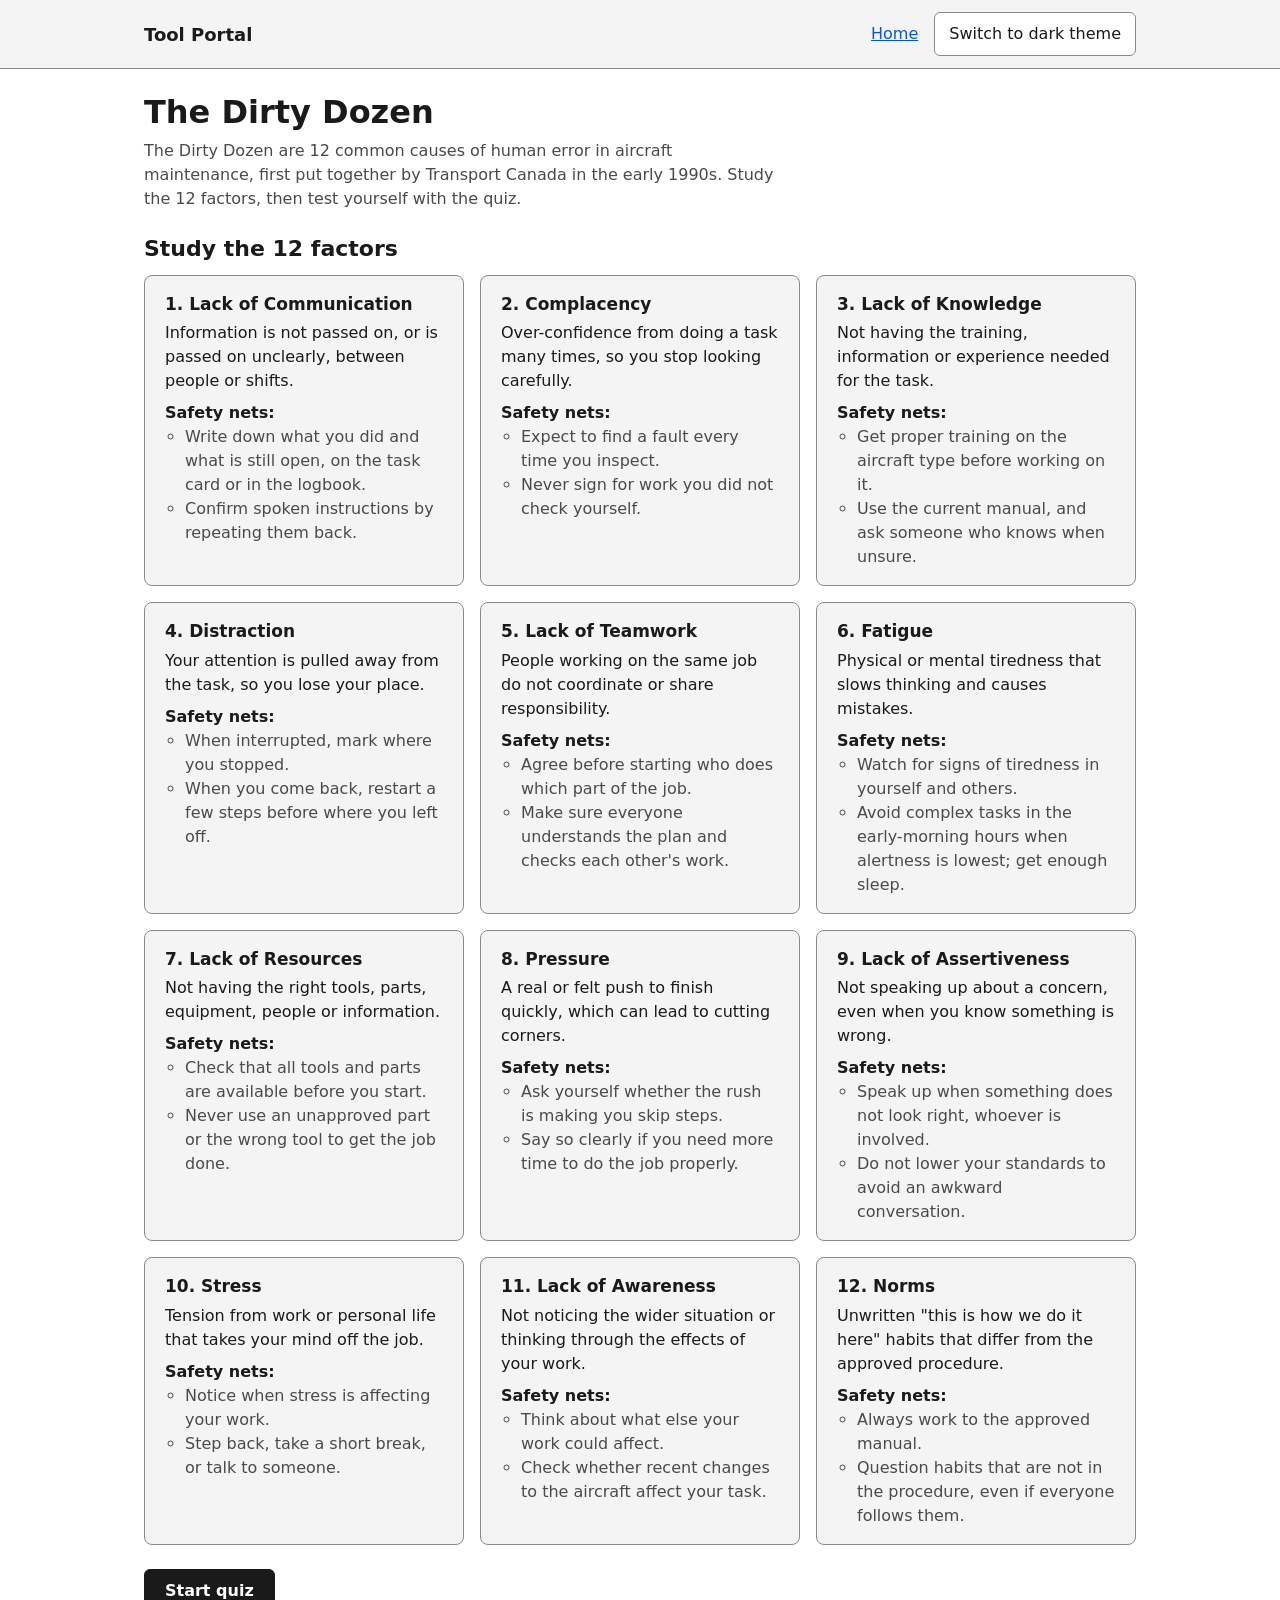
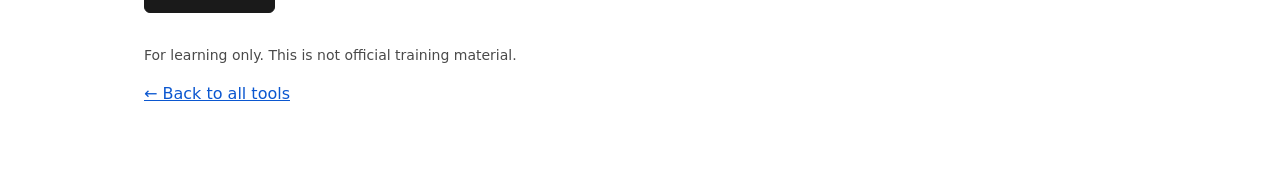
==== tools/dirty-dozen/index.html @ 2f26b67d "Add Dirty Dozen tool, replacing the Tool 1 placeholder Study cards for the 12 factors, then a 12-que" ====
<!doctype html>
<html lang="en" data-theme="light">
<head>
  <meta charset="utf-8">
  <meta name="viewport" content="width=device-width, initial-scale=1">
  <title>Dirty Dozen — Tool Portal</title>
  <link rel="stylesheet" href="../../css/styles.css">
  <link rel="stylesheet" href="style.css">
  <script src="../../js/theme.js"></script>
</head>
<body>
  <header class="site-header">
    <div class="container">
      <a class="site-name" href="../../index.html">Tool Portal</a>
      <nav class="site-nav" aria-label="Main">
        <a href="../../index.html">Home</a>
        <button type="button" id="theme-toggle" class="theme-toggle">Switch to dark theme</button>
      </nav>
    </div>
  </header>

  <main class="container">
    <h1>The Dirty Dozen</h1>
    <p class="intro">The Dirty Dozen are 12 common causes of human error in aircraft maintenance, first put together by Transport Canada in the early 1990s. Study the 12 factors, then test yourself with the quiz.</p>

    <!-- Study part -->
    <section id="study" aria-labelledby="study-heading">
      <h2 id="study-heading" tabindex="-1">Study the 12 factors</h2>
      <ul id="factor-grid" class="factor-grid"></ul>

      <div class="section-actions">
        <button type="button" id="start-quiz" class="btn">Start quiz</button>
      </div>
    </section>

    <!-- Quiz part (shown after "Start quiz") -->
    <section id="quiz" aria-labelledby="quiz-heading" hidden>
      <div id="question-view">
        <h2 id="quiz-heading" tabindex="-1">Quiz: which factor is this?</h2>
        <p id="progress" class="progress"></p>
        <p id="scenario" class="scenario"></p>
        <ul id="choices" class="choices" aria-label="Answer choices"></ul>

        <div aria-live="polite">
          <div id="feedback" class="feedback" hidden></div>
        </div>

        <div class="section-actions">
          <button type="button" id="next-button" class="btn" hidden>Next question</button>
          <button type="button" id="back-to-study" class="btn btn-secondary">Back to study cards</button>
        </div>
      </div>

      <div id="results-view" hidden>
        <h2 id="results-heading" tabindex="-1">Your results</h2>
        <p id="score"></p>
        <div id="missed">
          <p>Factors to review (opens the study card):</p>
          <ul id="missed-list"></ul>
        </div>
        <div class="section-actions">
          <button type="button" id="try-again" class="btn">Try again</button>
          <button type="button" id="results-study" class="btn btn-secondary">Back to study cards</button>
        </div>
      </div>
    </section>

    <p class="note">For learning only. This is not official training material.</p>
    <p><a href="../../index.html">← Back to all tools</a></p>
  </main>

  <script src="data.js"></script>
  <script src="quiz.js"></script>
</body>
</html>
---- css/styles.css ----
/* Shared styles for the portal and every tool page.
   Simple and neutral for now; the visual design comes later. */

/* ---------- Theme colors ---------- */
:root,
:root[data-theme="light"] {
  --bg: #ffffff;
  --surface: #f4f4f5;
  --text: #1a1a1a;
  --text-muted: #4a4a4a;
  --border: #8a8a8a;
  --link: #0b57d0;
  --focus: #0b57d0;
  --ok: #146c2e;
  --bad: #c5221f;
  color-scheme: light;
}

:root[data-theme="dark"] {
  --bg: #121212;
  --surface: #1f1f1f;
  --text: #f0f0f0;
  --text-muted: #c4c4c4;
  --border: #8a8a8a;
  --link: #8ab4f8;
  --focus: #8ab4f8;
  --ok: #7ee2a8;
  --bad: #ff9b94;
  color-scheme: dark;
}

/* ---------- Base ---------- */
*,
*::before,
*::after {
  box-sizing: border-box;
}

body {
  margin: 0;
  background: var(--bg);
  color: var(--text);
  font-family: system-ui, -apple-system, "Segoe UI", Roboto, sans-serif;
  font-size: 1rem;
  line-height: 1.5;
}

a {
  color: var(--link);
}

:focus-visible {
  outline: 3px solid var(--focus);
  outline-offset: 2px;
}

.container {
  width: 100%;
  max-width: 64rem;
  margin: 0 auto;
  padding: 0 1rem;
}

/* ---------- Header (same on every page) ---------- */
.site-header {
  border-bottom: 1px solid var(--border);
  background: var(--surface);
}

.site-header .container {
  display: flex;
  flex-wrap: wrap;
  align-items: center;
  justify-content: space-between;
  gap: 0.5rem 1rem;
  padding-top: 0.75rem;
  padding-bottom: 0.75rem;
}

.site-name {
  font-size: 1.125rem;
  font-weight: 700;
  color: var(--text);
  text-decoration: none;
}

.site-nav {
  display: flex;
  align-items: center;
  gap: 1rem;
}

.theme-toggle {
  min-height: 44px;
  padding: 0.5rem 0.875rem;
  border: 1px solid var(--border);
  border-radius: 6px;
  background: var(--bg);
  color: var(--text);
  font: inherit;
  cursor: pointer;
}

/* ---------- Buttons ---------- */
.btn {
  min-height: 44px;
  padding: 0.5rem 1.25rem;
  border: 1px solid var(--text);
  border-radius: 6px;
  background: var(--text);
  color: var(--bg);
  font: inherit;
  font-weight: 600;
  cursor: pointer;
}

.btn-secondary {
  border-color: var(--border);
  background: var(--bg);
  color: var(--text);
}

/* ---------- Main content ---------- */
main.container {
  padding-top: 1.5rem;
  padding-bottom: 3rem;
}

h1 {
  font-size: 1.75rem;
  line-height: 1.2;
  margin: 0 0 0.5rem;
}

.intro {
  color: var(--text-muted);
  margin: 0 0 1.5rem;
  max-width: 40rem;
}

/* ---------- Tool cards ---------- */
.tool-grid {
  display: grid;
  grid-template-columns: 1fr; /* phone */
  gap: 1rem;
  margin: 0;
  padding: 0;
  list-style: none;
}

.tool-card {
  display: block;
  height: 100%;
  padding: 1rem 1.25rem;
  border: 1px solid var(--border);
  border-radius: 8px;
  background: var(--surface);
  color: var(--text);
  text-decoration: none;
}

.tool-card:hover .tool-card-title {
  text-decoration: underline;
}

.tool-card-title {
  display: block;
  font-size: 1.125rem;
  font-weight: 700;
  color: var(--link);
  margin-bottom: 0.25rem;
}

.tool-card-text {
  display: block;
  color: var(--text-muted);
}

/* Tablet */
@media (min-width: 640px) {
  .tool-grid {
    grid-template-columns: repeat(2, 1fr);
  }

  h1 {
    font-size: 2rem;
  }
}

/* Desktop */
@media (min-width: 1024px) {
  .tool-grid {
    grid-template-columns: repeat(3, 1fr);
  }
}
---- tools/dirty-dozen/style.css ----
/* Styles only used by the Dirty Dozen tool.
   Colors come from the shared theme in css/styles.css. */

h2 {
  font-size: 1.375rem;
  line-height: 1.25;
  margin: 0 0 0.75rem;
}

h2:focus,
.factor-card:focus {
  outline: none; /* focused by script, not by the keyboard */
}

.section-actions {
  display: flex;
  flex-wrap: wrap;
  gap: 0.75rem;
  margin: 1.5rem 0;
}

.note {
  color: var(--text-muted);
  font-size: 0.875rem;
  margin-top: 2rem;
}

/* ---------- Study cards ---------- */
.factor-grid {
  display: grid;
  grid-template-columns: 1fr; /* phone */
  gap: 1rem;
  margin: 0;
  padding: 0;
  list-style: none;
}

.factor-card {
  padding: 1rem 1.25rem;
  border: 1px solid var(--border);
  border-radius: 8px;
  background: var(--surface);
}

.factor-name {
  font-size: 1.0625rem;
  margin: 0 0 0.25rem;
}

.factor-meaning {
  margin: 0 0 0.5rem;
}

.factor-nets-label {
  margin: 0;
  font-weight: 600;
}

.factor-nets {
  margin: 0;
  padding-left: 1.25rem;
  color: var(--text-muted);
}

/* ---------- Quiz ---------- */
.progress {
  color: var(--text-muted);
  margin: 0 0 0.5rem;
}

.scenario {
  max-width: 40rem;
  margin: 0 0 1.25rem;
  font-size: 1.0625rem;
}

.choices {
  display: grid;
  grid-template-columns: 1fr;
  gap: 0.75rem;
  max-width: 40rem;
  margin: 0 0 1.25rem;
  padding: 0;
  list-style: none;
}

.choice {
  width: 100%;
  min-height: 48px;
  padding: 0.625rem 1rem;
  border: 1px solid var(--border);
  border-radius: 6px;
  background: var(--surface);
  color: var(--text);
  font: inherit;
  text-align: left;
  cursor: pointer;
}

.choice:hover:not(:disabled) {
  border-color: var(--text);
}

.choice:disabled {
  cursor: default;
}

.choice.is-correct,
.feedback.is-correct {
  border: 2px solid var(--ok);
}

.choice.is-wrong,
.feedback.is-wrong {
  border: 2px solid var(--bad);
}

.choice.is-correct,
.feedback.is-correct strong {
  color: var(--ok);
  font-weight: 700;
}

.choice.is-wrong,
.feedback.is-wrong strong {
  color: var(--bad);
  font-weight: 700;
}

.feedback {
  max-width: 40rem;
  padding: 0.75rem 1rem;
  border-radius: 6px;
  background: var(--surface);
}

.feedback p {
  margin: 0.25rem 0 0;
}

/* Tablet */
@media (min-width: 640px) {
  .factor-grid {
    grid-template-columns: repeat(2, 1fr);
  }

  .choices {
    grid-template-columns: repeat(2, 1fr);
  }
}

/* Desktop */
@media (min-width: 1024px) {
  .factor-grid {
    grid-template-columns: repeat(3, 1fr);
  }
}
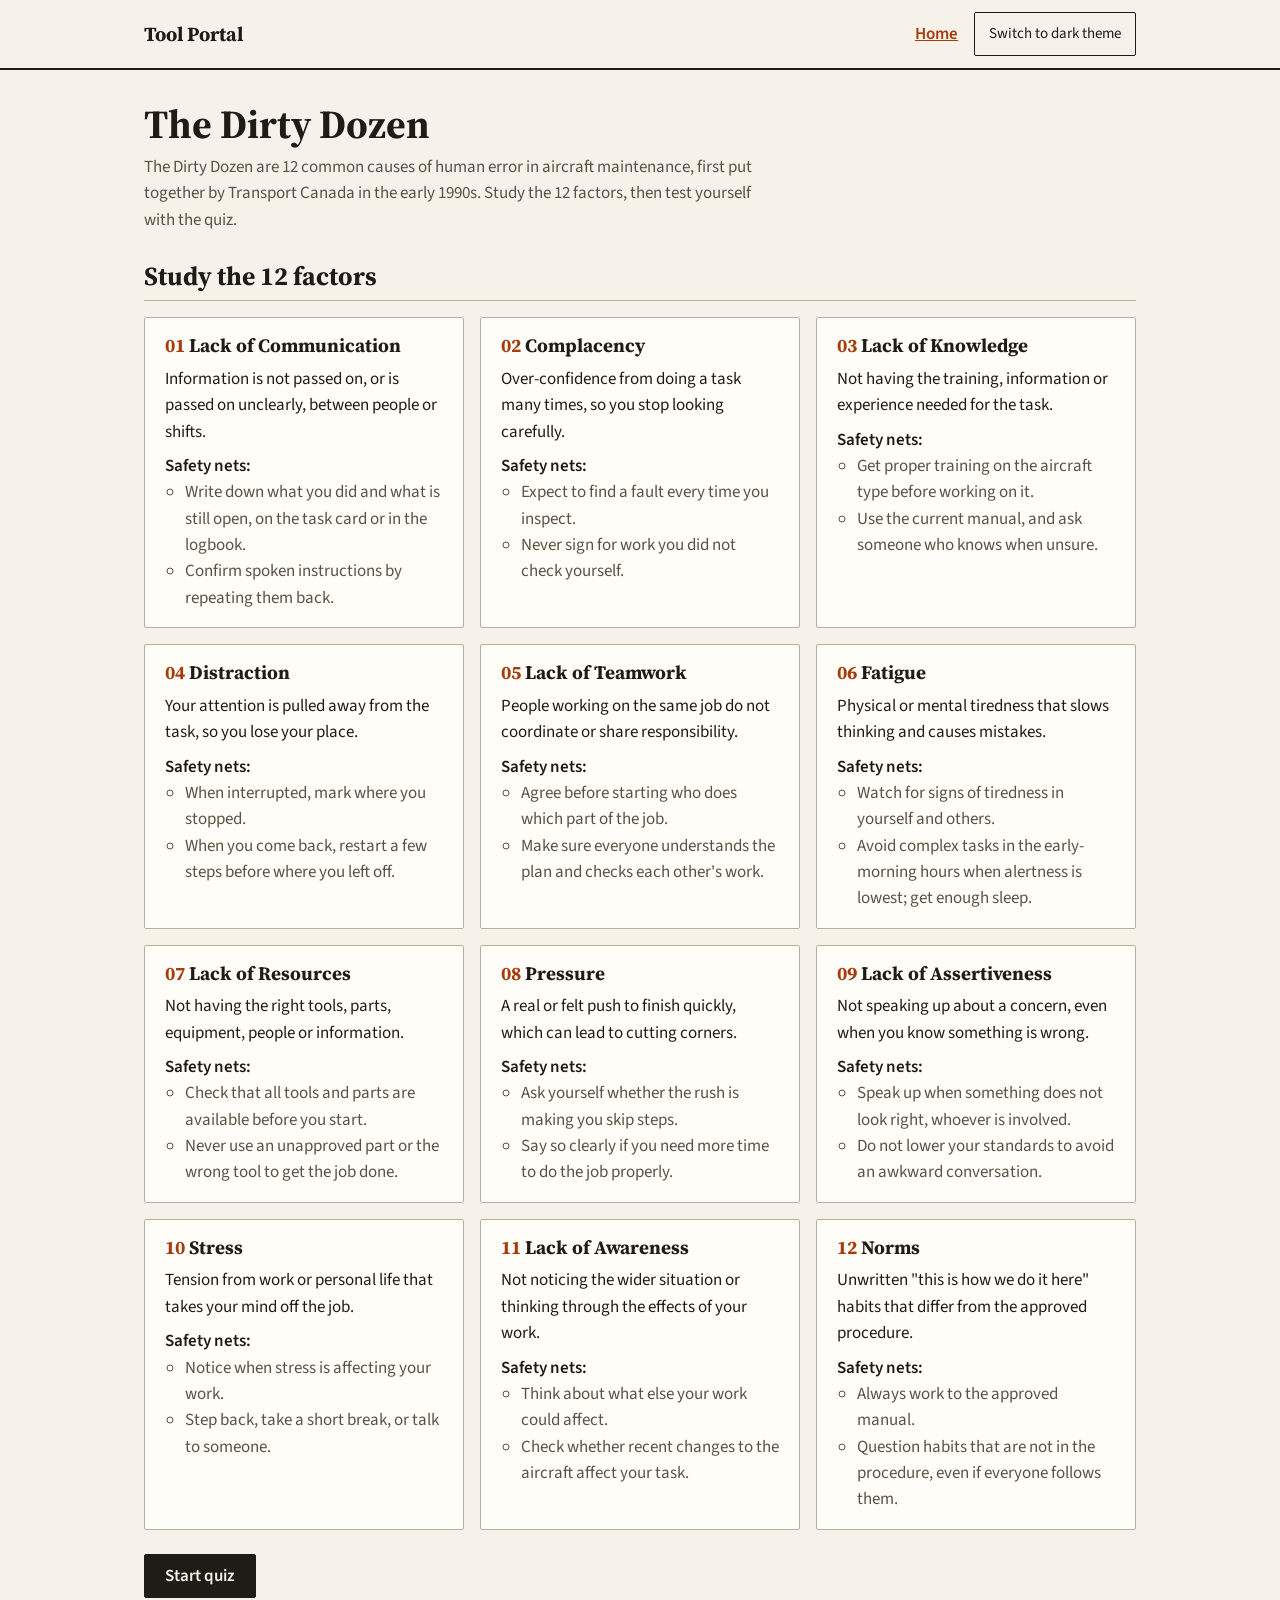
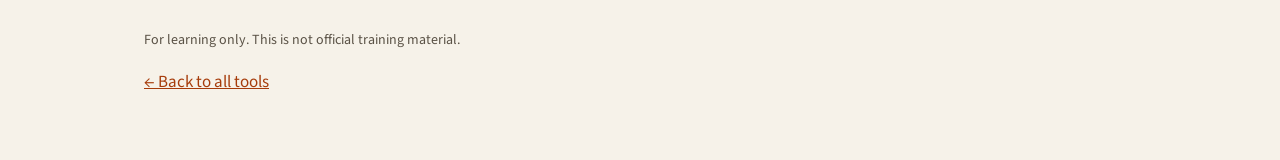
==== commit 27f674d9: "Apply the Field Manual visual design Warm paper and ink colors with safety orange as the accent, Sou" ====
--- a/tools/dirty-dozen/index.html
+++ b/tools/dirty-dozen/index.html
@@ -4,6 +4,9 @@
   <meta charset="utf-8">
   <meta name="viewport" content="width=device-width, initial-scale=1">
   <title>Dirty Dozen — Tool Portal</title>
+  <link rel="preconnect" href="https://fonts.googleapis.com">
+  <link rel="preconnect" href="https://fonts.gstatic.com" crossorigin>
+  <link rel="stylesheet" href="https://fonts.googleapis.com/css2?family=Source+Sans+3:wght@400;600&family=Source+Serif+4:opsz,wght@8..60,700&display=swap">
   <link rel="stylesheet" href="../../css/styles.css">
   <link rel="stylesheet" href="style.css">
   <script src="../../js/theme.js"></script>
@@ -37,7 +40,7 @@
     <section id="quiz" aria-labelledby="quiz-heading" hidden>
       <div id="question-view">
         <h2 id="quiz-heading" tabindex="-1">Quiz: which factor is this?</h2>
-        <p id="progress" class="progress"></p>
+        <p id="progress" class="progress label"></p>
         <p id="scenario" class="scenario"></p>
         <ul id="choices" class="choices" aria-label="Answer choices"></ul>
 
--- a/css/styles.css
+++ b/css/styles.css
@@ -1,32 +1,41 @@
 /* Shared styles for the portal and every tool page.
-   Simple and neutral for now; the visual design comes later. */
-
-/* ---------- Theme colors ---------- */
+   Visual design: "Field Manual" — warm paper, black ink, ruled lines,
+   numbered sections and safety orange as the single accent. */
+
+/* ---------- Theme colors and fonts ---------- */
 :root,
 :root[data-theme="light"] {
-  --bg: #ffffff;
-  --surface: #f4f4f5;
-  --text: #1a1a1a;
-  --text-muted: #4a4a4a;
-  --border: #8a8a8a;
-  --link: #0b57d0;
-  --focus: #0b57d0;
-  --ok: #146c2e;
-  --bad: #c5221f;
+  --bg: #f6f2e9;          /* paper */
+  --surface: #fffdf8;     /* card */
+  --text: #1f1c17;        /* ink */
+  --text-muted: #5a5246;
+  --border: #b9af9c;      /* decorative lines */
+  --control: #857a68;     /* borders of buttons and answer choices */
+  --link: #a63c0b;        /* safety orange */
+  --focus: #a63c0b;
+  --ok: #2f6b3a;
+  --bad: #a63c0b;
   color-scheme: light;
 }
 
 :root[data-theme="dark"] {
-  --bg: #121212;
-  --surface: #1f1f1f;
-  --text: #f0f0f0;
-  --text-muted: #c4c4c4;
-  --border: #8a8a8a;
-  --link: #8ab4f8;
-  --focus: #8ab4f8;
-  --ok: #7ee2a8;
-  --bad: #ff9b94;
+  --bg: #1b1915;
+  --surface: #25221d;
+  --text: #f2ede2;
+  --text-muted: #bdb3a3;
+  --border: #3a352d;
+  --control: #8c8273;
+  --link: #ff9461;
+  --focus: #ff9461;
+  --ok: #8fd3a0;
+  --bad: #ff9461;
   color-scheme: dark;
+}
+
+:root {
+  --font-body: "Source Sans 3", "Segoe UI", system-ui, sans-serif;
+  --font-heading: "Source Serif 4", Georgia, "Times New Roman", serif;
+  --radius: 2px;
 }
 
 /* ---------- Base ---------- */
@@ -40,9 +49,16 @@
   margin: 0;
   background: var(--bg);
   color: var(--text);
-  font-family: system-ui, -apple-system, "Segoe UI", Roboto, sans-serif;
-  font-size: 1rem;
-  line-height: 1.5;
+  font-family: var(--font-body);
+  font-size: 1.0625rem;
+  line-height: 1.55;
+}
+
+h1,
+h2,
+h3 {
+  font-family: var(--font-heading);
+  font-weight: 700;
 }
 
 a {
@@ -61,10 +77,19 @@
   padding: 0 1rem;
 }
 
+/* Small uppercase label, used for section names and progress. */
+.label {
+  font-size: 0.8125rem;
+  font-weight: 600;
+  letter-spacing: 0.12em;
+  text-transform: uppercase;
+  color: var(--text-muted);
+}
+
 /* ---------- Header (same on every page) ---------- */
 .site-header {
-  border-bottom: 1px solid var(--border);
-  background: var(--surface);
+  border-bottom: 2px solid var(--text);
+  background: var(--bg);
 }
 
 .site-header .container {
@@ -78,7 +103,8 @@
 }
 
 .site-name {
-  font-size: 1.125rem;
+  font-family: var(--font-heading);
+  font-size: 1.25rem;
   font-weight: 700;
   color: var(--text);
   text-decoration: none;
@@ -88,16 +114,21 @@
   display: flex;
   align-items: center;
   gap: 1rem;
+}
+
+.site-nav a {
+  font-weight: 600;
 }
 
 .theme-toggle {
   min-height: 44px;
   padding: 0.5rem 0.875rem;
-  border: 1px solid var(--border);
-  border-radius: 6px;
-  background: var(--bg);
+  border: 1px solid var(--text);
+  border-radius: var(--radius);
+  background: transparent;
   color: var(--text);
   font: inherit;
+  font-size: 0.9375rem;
   cursor: pointer;
 }
 
@@ -106,7 +137,7 @@
   min-height: 44px;
   padding: 0.5rem 1.25rem;
   border: 1px solid var(--text);
-  border-radius: 6px;
+  border-radius: var(--radius);
   background: var(--text);
   color: var(--bg);
   font: inherit;
@@ -115,26 +146,25 @@
 }
 
 .btn-secondary {
-  border-color: var(--border);
-  background: var(--bg);
+  background: transparent;
   color: var(--text);
 }
 
 /* ---------- Main content ---------- */
 main.container {
-  padding-top: 1.5rem;
+  padding-top: 2rem;
   padding-bottom: 3rem;
 }
 
 h1 {
-  font-size: 1.75rem;
-  line-height: 1.2;
+  font-size: 2rem;
+  line-height: 1.1;
   margin: 0 0 0.5rem;
 }
 
 .intro {
   color: var(--text-muted);
-  margin: 0 0 1.5rem;
+  margin: 0 0 1.75rem;
   max-width: 40rem;
 }
 
@@ -149,30 +179,52 @@
 }
 
 .tool-card {
-  display: block;
+  display: flex;
+  flex-direction: column;
+  gap: 0.5rem;
   height: 100%;
-  padding: 1rem 1.25rem;
+  padding: 1.125rem 1.25rem;
   border: 1px solid var(--border);
-  border-radius: 8px;
+  border-radius: var(--radius);
   background: var(--surface);
   color: var(--text);
   text-decoration: none;
+}
+
+.tool-card:hover {
+  border-color: var(--text);
 }
 
 .tool-card:hover .tool-card-title {
   text-decoration: underline;
 }
 
+/* Number + label row at the top of a card, above a ruled line. */
+.tool-card-meta {
+  display: flex;
+  justify-content: space-between;
+  align-items: baseline;
+  gap: 1rem;
+  padding-bottom: 0.5rem;
+  border-bottom: 1px solid var(--border);
+}
+
+.tool-card-number {
+  font-family: var(--font-heading);
+  font-size: 1.75rem;
+  font-weight: 700;
+  line-height: 1;
+  color: var(--link);
+}
+
 .tool-card-title {
-  display: block;
-  font-size: 1.125rem;
-  font-weight: 700;
-  color: var(--link);
-  margin-bottom: 0.25rem;
+  font-family: var(--font-heading);
+  font-size: 1.3125rem;
+  font-weight: 700;
+  line-height: 1.2;
 }
 
 .tool-card-text {
-  display: block;
   color: var(--text-muted);
 }
 
@@ -183,7 +235,7 @@
   }
 
   h1 {
-    font-size: 2rem;
+    font-size: 2.5rem;
   }
 }
 
--- a/tools/dirty-dozen/style.css
+++ b/tools/dirty-dozen/style.css
@@ -2,9 +2,11 @@
    Colors come from the shared theme in css/styles.css. */
 
 h2 {
-  font-size: 1.375rem;
-  line-height: 1.25;
-  margin: 0 0 0.75rem;
+  font-size: 1.625rem;
+  line-height: 1.2;
+  margin: 0 0 1rem;
+  padding-bottom: 0.5rem;
+  border-bottom: 1px solid var(--border);
 }
 
 h2:focus,
@@ -38,13 +40,18 @@
 .factor-card {
   padding: 1rem 1.25rem;
   border: 1px solid var(--border);
-  border-radius: 8px;
+  border-radius: var(--radius);
   background: var(--surface);
 }
 
 .factor-name {
-  font-size: 1.0625rem;
-  margin: 0 0 0.25rem;
+  font-size: 1.1875rem;
+  line-height: 1.25;
+  margin: 0 0 0.5rem;
+}
+
+.factor-number {
+  color: var(--link);
 }
 
 .factor-meaning {
@@ -71,7 +78,7 @@
 .scenario {
   max-width: 40rem;
   margin: 0 0 1.25rem;
-  font-size: 1.0625rem;
+  font-size: 1.125rem;
 }
 
 .choices {
@@ -88,8 +95,8 @@
   width: 100%;
   min-height: 48px;
   padding: 0.625rem 1rem;
-  border: 1px solid var(--border);
-  border-radius: 6px;
+  border: 1px solid var(--control);
+  border-radius: var(--radius);
   background: var(--surface);
   color: var(--text);
   font: inherit;
@@ -130,7 +137,7 @@
 .feedback {
   max-width: 40rem;
   padding: 0.75rem 1rem;
-  border-radius: 6px;
+  border-radius: var(--radius);
   background: var(--surface);
 }
 
